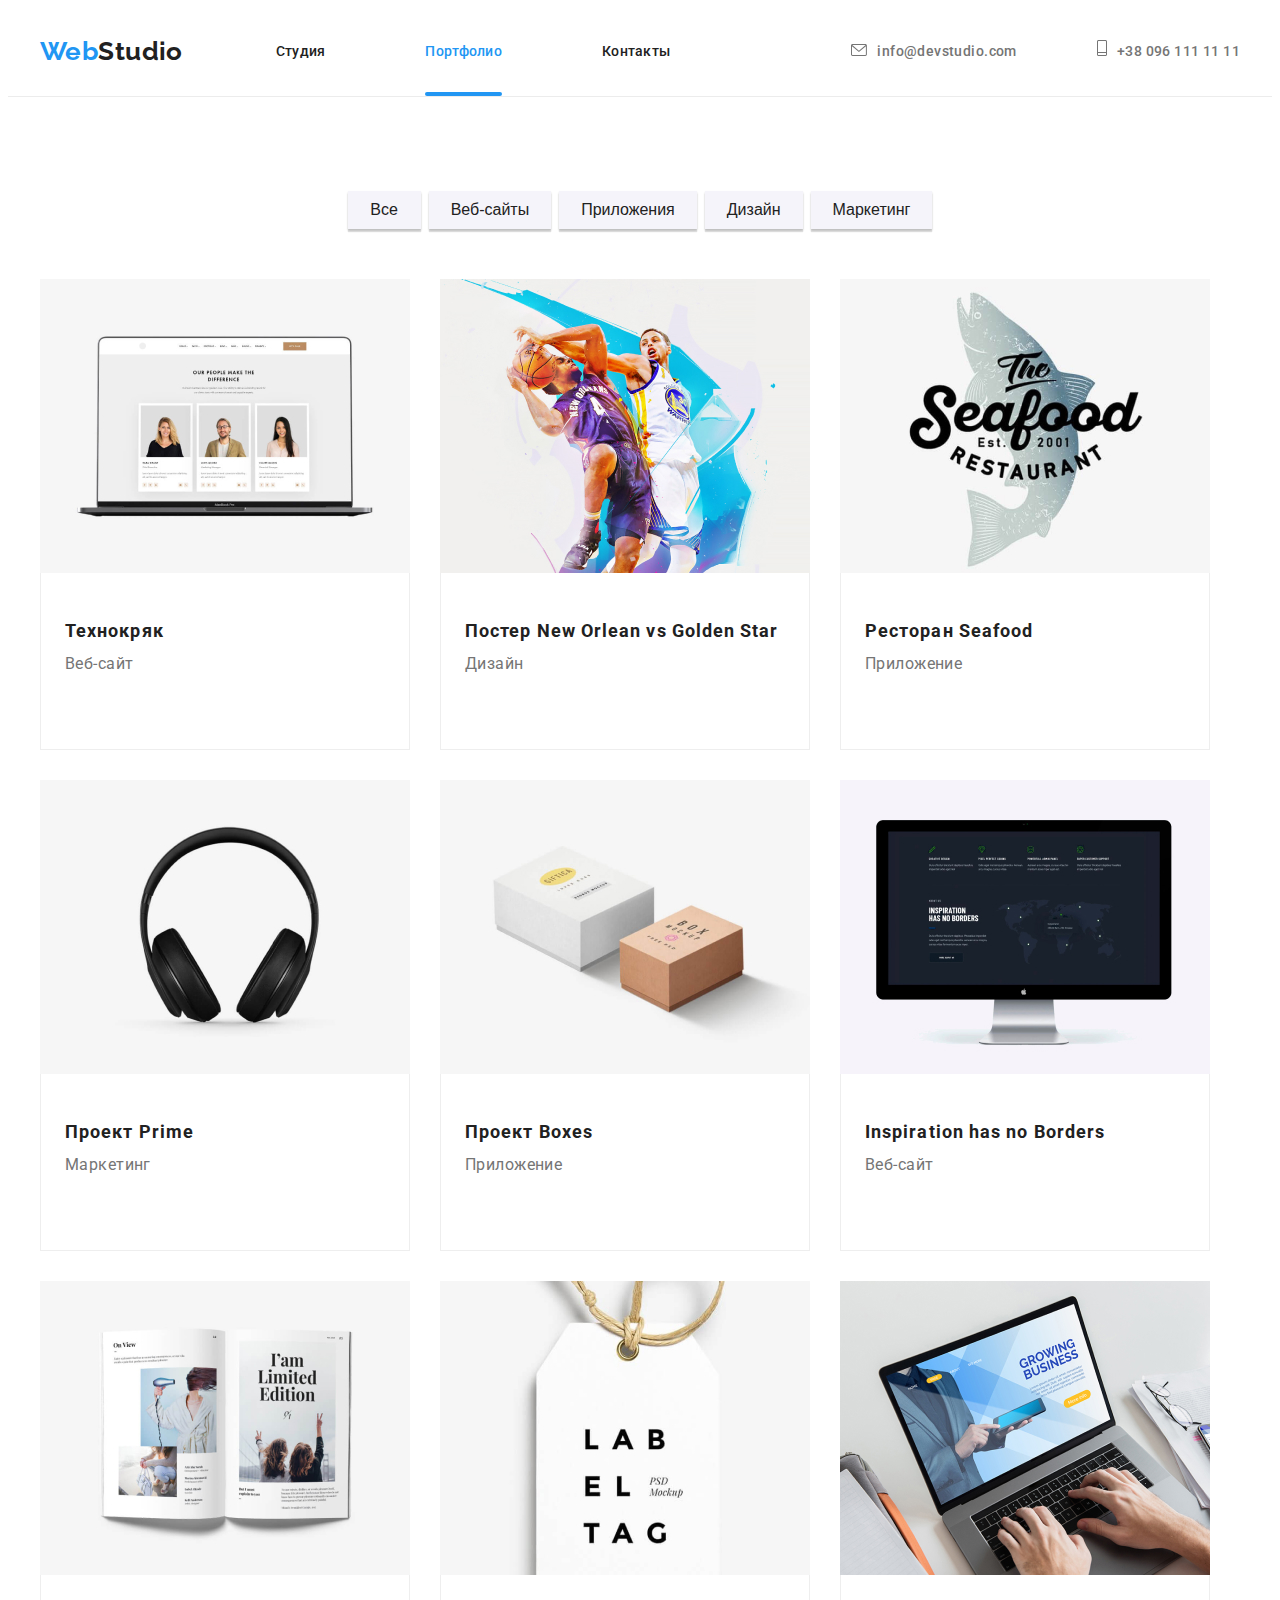
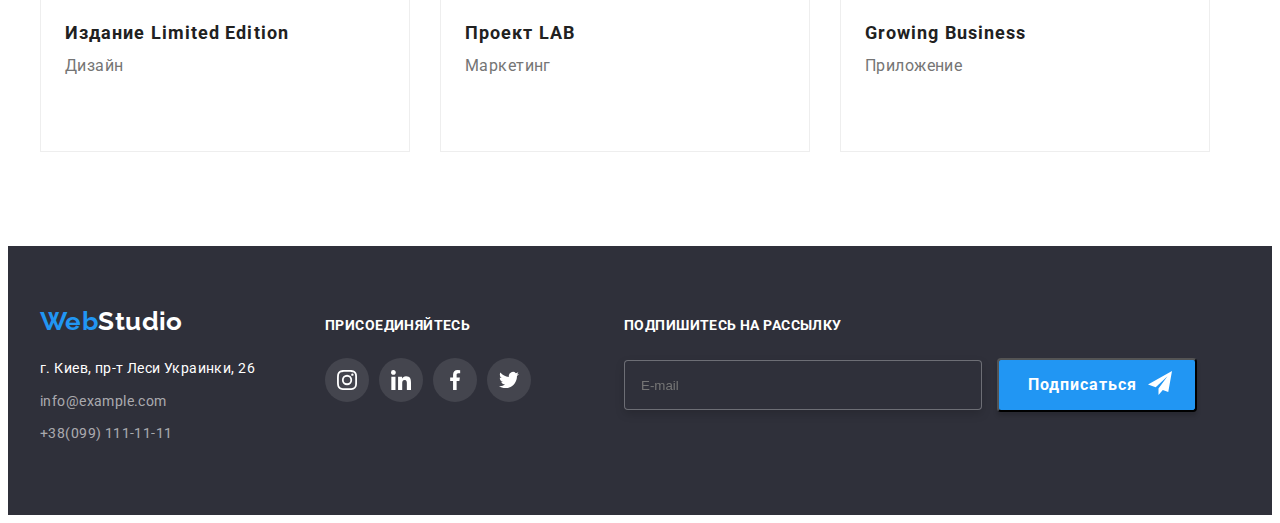
==== portfolio.html @ 6d4a69b9 "Added files" ====
<!DOCTYPE html>
<html lang="ru">
<head>
    <meta charset="UTF-8">
    <meta name="viewport" content="width=device-width, initial-scale=1.0">
    <title>Portfolio</title>
    <link href="https://fonts.googleapis.com/css2?family=Roboto:wght@400;700;900&display=swap" rel="stylesheet">
    <link href="https://fonts.googleapis.com/css2?family=Raleway:wght@700&display=swap" rel="stylesheet">
    <link rel="stylesheet" href="https://cdnjs.cloudflare.com/ajax/libs/modern-normalize/1.0.0/modern-normalize.min.css" integrity="sha512-ISS7cAi1PEhQ8jnbJpJZMd29NlhNj4AWYyLOSp2CE/CsHxTCu+r+t0D2yoJudVrd0/8fTVPUVDzY5Tvli75u/g==" crossorigin="anonymous" />
    <link rel="stylesheet" href="./css/styles.css" />
</head>
<body>
    <header class="header">
   
        <div class="container header-container">
           <!--Навигация-->
            <nav class="navigation">
              <a href="./index.html" class="link">
             <p class="link logo" lang="en"><span class="logo-part">Web</span>Studio</p>
           </a>
       
           <ul class="site-nav list">
             <li class="menu-item"><a href="./index.html" class="link menu-link">Студия</a></li>
             <li class="menu-item"><a href="./portfolio.html" class="link menu-link"><span class="current">Портфолио</span></a></li>
             <li class="menu-item"><a href="#footer" class="link menu-link">Контакты</a></li>
           </ul>
           </nav> 
           
           <ul class="auth-nav list">
             <li class="menu-item"><a href="mailto:info@devstudio.com" class="link contact-link">
               <svg class="email-icon" width="16" height="12">
                 <use xlink:href="./images/spritenew.svg#icon-envelope"></use>
               </svg>info@devstudio.com</a></li>
             <li class="menu-item"><a href="tel:380961111111" class="link contact-link">
               <svg class="email-icon" width="10" height="16"> 
                 <use xlink:href="./images/spritenew.svg#icon-phone"></use>
               </svg>+38 096 111 11 11</a></li>
           </ul>
         
        </div>
       </header>
      
    <main>
       
    <section class="our-projects">
        <div class="container container-top">
            
     <!--Кнопки для разделов-->
        
            <h1 class="visually-hidden">Кнопки навигации для разделов</h1>
            <ul class="list filter-box">
                   <li class="item"><button type="button" class="link filter-button">Все</button></li>
                   <li class="item"><button type="button" class="link filter-button">Веб-сайты</button></li>
                   <li class="item"><button type="button" class="link filter-button">Приложения</button></li>
                   <li class="item"><button type="button" class="link filter-button">Дизайн</button></li>
                   <li class="item"><button type="button" class="link filter-button">Маркетинг</button></li>
               </ul> 
        </div>
       
                
    <!--Наши проекты с фото-->
       <div class="container">
       <h2 class="visually-hidden">Наши проекты</h2>

     
       <ul class="list project-list">
       <li class="our-project-card">
           <a href="" class="link">
           <div class="portfolio-thumb">
             <img src="./images/techno.jpg" alt="Фото сайта">
             <p class="portfolio-overlay">Технокряк это современная площадка распространения коронавируса. Компании используют эту платформу для цифрового
            шпионажа и атак на защищённые сервера конкурентов.</p>
        </div>
        </a>
        <div class="project-card-content">
              <h3 class="title our-project-title">Технокряк</h3>
              <p class="our-project-topic">Веб-сайт</p>
        </div>                        
      </li>
     
      <li class="our-project-card">
          <a href="" class="link"> 
            <div class="portfolio-thumb">
              <img src="./images/poster.jpg" alt="Постер с баскетболистами">
              <p class="portfolio-overlay">Технокряк это современная площадка распространения коронавируса. Компании используют эту платформу для цифрового
                шпионажа и атак на защищённые сервера конкурентов.</p>
              </div>
          </a>
          <div class="project-card-content">
              <h3 class="title our-project-title">Постер New Orlean vs Golden Star</h3>
              <p class="our-project-topic">Дизайн</p>
          </div>                        
      </li>

      <li class="our-project-card">
          <a href="" class="link">
            <div class="portfolio-thumb">
              <img src="./images/seafood.jpg" alt="Лого ресторана">
              <p class="portfolio-overlay">Технокряк это современная площадка распространения коронавируса. Компании используют эту платформу для цифрового
                шпионажа и атак на защищённые сервера конкурентов.</p>
              </div>
          </a>
          <div class="project-card-content">
              <h3 class="title our-project-title">Ресторан Seafood</h3>
              <p class="our-project-topic">Приложение</p>
          </div>                        
      </li>

      <li class="our-project-card">
          <a href="" class="link">
            <div class="portfolio-thumb">
              <img src="./images/prime.jpg" alt="Черные наушники">
              <p class="portfolio-overlay">Технокряк это современная площадка распространения коронавируса. Компании используют эту платформу для цифрового
                шпионажа и атак на защищённые сервера конкурентов.</p>
              </div>
          </a>
          <div class="project-card-content">
              <h3 class="title our-project-title">Проект Prime</h3>
              <p class="our-project-topic">Маркетинг</p>
          </div>                        
      </li>

      <li class="our-project-card">
          <a href="" class="link">
            <div class="portfolio-thumb">
              <img src="./images/boxes.jpg" alt="Две коробки">
              <p class="portfolio-overlay">Технокряк это современная площадка распространения коронавируса. Компании используют эту платформу для цифрового
                шпионажа и атак на защищённые сервера конкурентов.</p>
              </div>
          </a>
          <div class="project-card-content">
              <h3 class="title our-project-title">Проект Boxes</h3>
              <p class="our-project-topic">Приложение</p>
          </div>                        
      </li>

      <li class="our-project-card">
          <a href="" class="link">
            <div class="portfolio-thumb">
              <img src="./images/inspiration.jpg" alt="Монитор компьютера">
              <p class="portfolio-overlay">Технокряк это современная площадка распространения коронавируса. Компании используют эту платформу для цифрового
                шпионажа и атак на защищённые сервера конкурентов.</p>
              </div>
          </a>
          <div class="project-card-content">
              <h3 class="title our-project-title">Inspiration has no Borders</h3>
              <p class="our-project-topic">Веб-сайт</p>
          </div>                        
      </li>

      <li class="our-project-card">
          <a href="" class="link">
            <div class="portfolio-thumb">
              <img src="./images/limited.jpg" alt="Журнал">
              <p class="portfolio-overlay">Технокряк это современная площадка распространения коронавируса. Компании используют эту платформу для цифрового
                шпионажа и атак на защищённые сервера конкурентов.</p>
              </div>
          </a>
          <div class="project-card-content">
              <h3 class="title our-project-title">Издание Limited Edition</h3>
              <p class="our-project-topic">Дизайн</p>
          </div>
      </li>

      <li class="our-project-card">
          <a href="" class="link">
            <div class="portfolio-thumb">
              <img src="./images/lab.jpg" alt="Бирка на веревочке">
              <p class="portfolio-overlay">Технокряк это современная площадка распространения коронавируса. Компании используют эту платформу для цифрового
                шпионажа и атак на защищённые сервера конкурентов.</p>
              </div>
          </a>
          <div class="project-card-content">
              <h3 class="title our-project-title">Проект LAB</h3>
              <p class="our-project-topic">Маркетинг</p>
          </div>
      </li>

      <li class="our-project-card">
          <a href="" class="link">
            <div class="portfolio-thumb">
              <img src="./images/business.jpg" alt="Человек печатает текст на ноутбуке">
              <p class="portfolio-overlay">Технокряк это современная площадка распространения коронавируса. Компании используют эту платформу для цифрового
                шпионажа и атак на защищённые сервера конкурентов.</p>
              </div>
          </a>
          <div class="project-card-content">
              <h3 class="title our-project-title">Growing Business</h3>
              <p class="our-project-topic">Приложение</p>
          </div>
      </li>

  </ul>
       
    </div>
  
            
</section>
    
</main>

    
    <!--Подвал сайта--> 
    <footer class="dark-background footer-box" id="footer">
        <div class="container footer-container">
        <div>
          <!--Логотип-->
          <a href="./index.html" class="link"> </a>
          <p class="link footer-logo" lang="en"><span class="logo-part">Web</span>Studio</p>
    
         <!--Адрес-->
        <address class="footer-address">
          <ul class="list">
          <li>
            <p class="link">г. Киев, пр-т Леси Украинки, 26</p>
          </li>
           <li class="footer-contacts">
             <a id="email" class="link list" href="mailto:info@example.com">info@example.com</a>
            </li> 
           <li class="footer-contacts"> 
             <a id="tel" class="link list" href="tel:+380991111111">+38(099) 111-11-11</a>
            </li>
          </ul>
  
        </address>
      </div>
          
  
        <!--Присоединяйтесь-->
        
        <div class="join-us">
          <h3 class="title-join-us">Присоединяйтесь</h3>
          <ul class="list social-box-footer">
            <li class="social-list">
              <a href="https://instagram.com" class="socialmedia footer">
                <svg class="socialmedia-icon">
                <use xlink:href="./images/spritenew.svg#icon-instagram"></use>
            </svg></a>
            </li>
            
            <li class="social-list">
              <a href="https://twitter.com" class="socialmedia footer">
                <svg class="socialmedia-icon">
                <use xlink:href="./images/spritenew.svg#icon-twitter"></use>
            </svg></a>
            </li>
    
            <li class="social-list"> 
              <a href="https://facebook.com" class="socialmedia footer">
                <svg class="socialmedia-icon">
                <use xlink:href="./images/spritenew.svg#icon-facebook"></use>
            </svg></a>
            </li>
    
            <li class="social-list">
              <a href="https://linkedin.com" class="socialmedia footer">
                <svg class="socialmedia-icon">
                <use xlink:href="./images/spritenew.svg#icon-linkedin"></use>
            </svg></a>
            </li>
          </ul>
    
        </div>
        
        <!--Подпишитесь на рассылку-->
        <div class="submit">
          <h3 class="title-join-us">Подпишитесь на рассылку</h3>
          <form autocomplete="on">
          <input type="email" name="mail" class="sign-input" placeholder="E-mail" required>
          <button type="submit" class="button button-sign">Подписаться
            <svg class="submit-icon"> 
            <use xlink:href="./images/iconform.svg#icon-send"></use>
          </svg></button>
          </form>
        </div>

      </div>

  
      </footer>
     
       
</body>
</html>
---- css/styles.css ----
:root {
  --main-text-color: #757575;
  --accent-color: rgb(33, 150, 243);
  --title-color: #212121;
  --white: #ffffff;
  --dark-background: #2f303a;
  --footer-contacts: rgba(255, 255, 255, 0.6);
  --button: #f5f4fa;
  --icon-color: #afb1b8;
}

html {
  box-sizing: border-box;
}

body {
  font-family: "Roboto", sans-serif;
  font-size: 14px;
  line-height: 1.71;
  letter-spacing: 0.03em;
  color: var(--main-text-color);
  background-color: var(--white);
}

textarea {
  resize: none;
}

address {
  font-style: normal;
}

img {
  display: block;
  max-width: 100%;
  height: auto;
}
h1,
h2,
h3,
p {
  margin: 0;
}

p {
  margin-bottom: 50px;
}

/*Скрытые заголовки*/
.visually-hidden {
  position: absolute !important;
  clip: rect(1px 1px 1px 1px);
  clip: rect(1px, 1px, 1px, 1px);
  padding: 0 !important;
  border: 0 !important;
  height: 1px !important;
  width: 1px !important;
  overflow: hidden;
}

/*Контейнер для секций НЕ ТРОГАТЬ БОЛЬШЕ*/
.container {
  width: 1200px;
  padding-left: 15px;
  padding-right: 15px;
  margin-right: auto;
  margin-left: auto;
}

/*Список без маркеров*/
.list {
  margin: 0;
  padding: 0;
  list-style: none;
}

/*Ссылка*/
.link {
  color: var(--title-color);
  text-decoration: none;
}

.link:hover,
.link:focus {
  color: var(--accent-color);
  text-decoration: underline;
  transition-duration: 250ms;
  transition-timing-function: cubic-bezier(0.4, 0, 0.2, 1);
}

/*Header*/
.header {
  align-items: center;
  background-color: var(--white);
  border-bottom: 1px solid #ececec;
}

.header .logo {
  margin-right: 93px;
}

.header-container {
  display: flex;
  justify-content: flex-end;
  align-items: center;

  min-height: 80px;
}

/*Логотип*/
.logo {
  margin-bottom: 0;
  padding-top: 24px;
  padding-bottom: 25px;

  font-family: Raleway;
  font-style: normal;
  font-weight: bold;
  font-size: 26px;
  line-height: 1.19;
  color: var(--title-color);
}

.logo-part {
  color: var(--accent-color);
}

/* Навигация */
.navigation {
  display: flex;
  align-items: center;
  margin-right: auto;
}

/*Навигация сайта*/

.site-nav {
  display: inline-flex;
  margin-top: 32px;
  margin-bottom: 32px;
}

.menu-item:not(:last-child) {
  margin-right: 50px;
}

/*Применится ко всем, у которых есть сосед сверху*/
.site-nav .menu-item + .menu-item {
  margin-left: 50px;
}

.menu-link {
  font-weight: 500;
  line-height: 1.314;
  letter-spacing: 0.02em;
  color: var(--title-color);
}

.menu-link:hover,
.menu-link:focus {
  color: var(--accent-color);
  text-decoration: none;
  transition-duration: 250ms;
  transition-timing-function: cubic-bezier(0.4, 0, 0.2, 1);
}

/*Контакты*/
.auth-nav {
  display: inline-flex;
  margin-top: 32px;
  margin-bottom: 32px;
}

.email-icon {
  margin-right: 10px;
  fill: var(--main-text-color);
}

.auth-nav .contact-link {
  margin-left: 30px;
  font-weight: 500;
}

.auth-nav .link {
  padding-top: 32px;
  padding-bottom: 32px;
  color: var(--main-text-color);
}

.contact-link:hover,
.contact-link:focus {
  color: var(--accent-color);
  transition-duration: 250ms;
  transition-timing-function: cubic-bezier(0.4, 0, 0.2, 1);
}

.contact-link:hover .email-icon,
.contact-link:focus {
  fill: var(--accent-color);
  transition-duration: 250ms;
  transition-timing-function: cubic-bezier(0.4, 0, 0.2, 1);
}

.head-line {
  border-bottom: 1px solid var(--main-text-color);
}

/*Секция и заголовок секции*/
.section {
  padding-top: 94px;
  padding-bottom: 94px;

  font-weight: bold;
  line-height: 1.167;
}

.section-title {
  margin-bottom: 50px;
  color: var(--title-color);
  font-size: 36px;
  line-height: 1.17;
  text-align: center;
}

.flexbox {
  display: flex;
  justify-content: space-between;
}

/*Специальный синий выделитель для "студия" и "e-mail"*/
.current {
  color: var(--accent-color);
  position: relative;
  padding-bottom: 0;
}

.current::after {
  position: absolute;
  display: block;
  content: "";
  width: 100%;
  height: 4px;
  border-radius: 2px;
  margin-left: auto;
  margin-right: auto;
  background-color: var(--accent-color);
  margin-top: 28px;
}

/*Секция героя*/
.hero-section {
  max-width: 1600px;
  margin-left: auto;
  margin-right: auto;
  background-image: linear-gradient(
      to right,
      rgba(47, 48, 58, 0.4),
      rgba(47, 48, 58, 0.4)
    ),
    url("../images/Img.jpg");
  background-color: var(--dark-background);
}

.hero-container {
  max-width: 690px;
  padding-top: 200px;
  padding-bottom: 200px;
  text-align: center;
  letter-spacing: 0.06em;
}
.hero-title {
  display: inline-block;
  margin-bottom: 30px;
  max-width: 696px;
  color: var(--white);
  font-size: 44px;
  font-weight: 900;
  line-height: 1.36;
  letter-spacing: 0.06em;
  text-transform: uppercase;
}

/*Кнопка*/

.button {
  display: inline-block;
  padding: 10px 32px;
  min-width: 200px;
  border-radius: 4px;
  box-shadow: 0px 4px 4px rgba(0, 0, 0, 0.15);
  font-family: inherit;
  font-weight: 700;
  font-size: 16px;
  line-height: 1.87;
  text-align: center;
  letter-spacing: 0.06em;
  color: var(--white);
  background-color: var(--accent-color);
}

.button:hover,
.button:focus {
  color: var(--white);
  background-color: var(--accent-color);
  transition-duration: 250ms;
  transition-timing-function: cubic-bezier(0.4, 0, 0.2, 1);
}

/*Бэкграунд*/
.dark-background {
  background: var(--dark-background);
  color: var(--white);
}

/*Преимущества*/
.section .about-section {
  padding-left: 0;
  padding-right: 0;
}

.about-section .list {
  display: flex;
  justify-content: space-between;
}

.about-section .li-item {
  flex-basis: calc(100% / 4 - 30px);
}

.list-item {
  width: cal(100% - 90px) / 4;
}

.list-item:not(:last-child) {
  margin-right: 30px;
}

.about-section {
  justify-content: space-between;
  background-color: var(--white);
}

/*Обнуляем в .about верхний паддинг*/
.about {
  padding-top: 0;
}

.about-title {
  margin-bottom: 10px;

  font-weight: bold;
  line-height: 1.14;
  color: var(--title-color);
  text-transform: uppercase;
}

.about-info {
  margin-bottom: 0;
  display: inline-block;
  line-height: 1.71;
  font-weight: normal;
  color: #757575;
}

.about-info:not(:last-child) {
  margin-right: 30px;
}
/*Overlay в секции О нас*/
.about-thumb {
  position: relative;
}

.about-overlay {
  position: absolute;
  width: 100%;
  left: 0;
  bottom: 0;
  padding: 27px 0;
  margin-bottom: 0;

  font-size: 14px;
  line-height: 1.14;
  text-align: center;
  text-transform: uppercase;
  color: var(--white);
  background-color: rgba(47, 48, 58, 0.8);
}

/*Следующие свойства для иконок в Преимущества*/
.feature > .list-item::before {
  display: block;
  content: "";
  height: 120px;
  margin-bottom: 25px;
  background-size: auto;
  background-repeat: no-repeat;
  background-position: center;
  background-color: var(--button);
  border-radius: 4px;
}

.icon-antenna::before {
  background-image: url(../images/icon/antenna.svg);
}
.icon-clock::before {
  background-image: url(../images/icon/clock.svg);
}
.icon-diagram::before {
  background-image: url(../images/icon/diagram.svg);
}
.icon-astronaut::before {
  background-image: url(../images/icon/astronaut.svg);
}

/*Наша команда*/
.team {
  padding-left: 0;
  padding-right: 0;
  padding-top: 94px;
  padding-bottom: 94px;
  background-color: var(--button);
  color: var(--title-color);
  width: auto;
}

.team .list {
  display: flex;
}

.team-item {
  text-align: center;
  background-color: var(--white);
}

.team-item {
  background: var(--white);
  box-shadow: 0px 1px 3px rgba(0, 0, 0, 0.12), 0px 1px 1px rgba(0, 0, 0, 0.14),
    0px 2px 1px rgba(0, 0, 0, 0.2);
  border-radius: 0px 0px 4px 4px;
}

.team .team-item + .team-item {
  margin-left: 30px;
}

.team h3 {
  font-size: 16px;
  line-height: 1.187;
  text-align: center;
  letter-spacing: 0.03em;
  margin-top: 30px;
  margin-bottom: 10px;
  font-style: normal;
}

.team p {
  color: var(--main-text-color);
  font-size: 16px;
  font-weight: normal;
  line-height: 1.19;
  text-align: center;
  letter-spacing: 0.03em;
  margin-bottom: 30px;
}

.social-box {
  display: flex;
  padding-left: 32px;
  padding-right: 32px;
  margin-top: 16px;
}

.social-list:not(:last-child) {
  margin-right: 10px;
}

.socialmedia {
  display: inline-flex;
  width: 44px;
  height: 44px;
  justify-content: center;
  align-items: center;
  margin-bottom: 30px;
  border-radius: 50%;
  background-size: 20px;
  background-repeat: no-repeat;
  fill: var(--icon-color);
}

.socialmedia-icon {
  width: 20px;
  height: 20px;
}

.socialmedia:hover {
  background-color: var(--accent-color);
  fill: var(--white);
  transition-duration: 250ms;
  transition-timing-function: cubic-bezier(0.4, 0, 0.2, 1);
}

/*Клиенты*/
.clients-box {
  display: flex;
}

.clients-box .item:not(:last-child) {
  margin-right: 30px;
}

.clients-logo {
  display: inline-flex;
  align-items: center;
  justify-content: center;
  width: 170px;
  height: 90px;
  border: 1px solid var(--icon-color);
  border-radius: 4px;
  fill: var(--icon-color);
}

.clients-logo:hover {
  fill: var(--accent-color);
  border: 1px solid var(--accent-color);
  transition-duration: 250ms;
  transition-timing-function: cubic-bezier(0.4, 0, 0.2, 1);
}

/*Футер*/
.footer-box {
  background-color: var(--dark-background);
}

.footer-logo {
  margin-bottom: 20px;
  font-family: Raleway;
  font-style: normal;
  font-weight: bold;
  font-size: 26px;
  line-height: 1.19;

  color: var(--white);
}

.footer-address {
  font-weight: 400;
  text-align: left;
}

.footer-address .link {
  color: var(--white);
  margin-bottom: 9px;
  display: inline-block;
  font-style: normal;
}

.footer-contacts .link {
  color: var(--footer-contacts);
}

.footer-container {
  display: flex;
  align-items: baseline;
  margin-top: 94px;
  padding-top: 60px;
  padding-bottom: 60px;
}

/*Присоединяйтесь*/
.join-us {
  margin-left: 70px;
}

.title-join-us {
  font-weight: 700;
  font-size: 14px;
  text-transform: uppercase;
  color: var(--white);
  margin-bottom: 20px;
}

.social-box-footer {
  display: flex;
}

.footer {
  background: rgba(255, 255, 255, 0.1);
  fill: var(--white);
}

/*Подпишитесь на рассылку*/
.submit {
  margin-left: 93px;
}

.button-sign {
  position: relative;
  padding-left: 29px;
  padding-right: 10px;
  width: 200px;
  min-height: 50px;
  text-align: left;
  line-height: 1.875;
}

.sign-input {
  color: rgba(255, 255, 255, 0.6);
  width: 358px;
  height: 50px;
  border: 1px solid rgba(255, 255, 255, 0.3);
  box-sizing: border-box;
  filter: drop-shadow(0px 4px 4px rgba(0, 0, 0, 0.15));
  border-radius: 4px;
  background-color: var(--dark-background);

  margin-right: 12px;
  padding-left: 16px;
}

.submit-icon {
  position: absolute;
  fill: var(--white);
  display: inline-flex;

  width: 24px;
  height: 24px;
  top: 11px;
  right: 23px;
  transition: 250ms cubic-bezier(0.4, 0, 0.2, 1);
}

/*Секция Filter*/
.container .container-top {
  max-width: 1200px;
}

.filter-box {
  display: flex;
  justify-content: center;
  margin-bottom: 50px;
}

.filter-box .item {
  display: inline-block;
  align-items: center;
}

.item {
  font-style: normal;
  font-weight: 500;
  font-size: 16px;
  line-height: 1.62;

  text-align: center;
  letter-spacing: 0.03em;
}

.filter-box .item:not(:last-child) {
  margin-right: 8px;
}

.filter-button {
  padding: 6px 22px;
  color: var(--title-color);
  background: #f5f4fa;
  font-weight: 500;
  font-size: 16px;
  line-height: 1.625;
  min-width: 73px;
  border: none;
  box-shadow: 0px 3px 1px rgba(0, 0, 0, 0.1), 0px 1px 2px rgba(0, 0, 0, 0.08),
    0px 2px 2px rgba(0, 0, 0, 0.12);
}

.filter-button:hover,
.filter-button:focus {
  background-color: var(--button);
  color: var(--title-color);
  border: 1px solid var(--accent-color);
  transition-duration: 250ms;
  transition-timing-function: cubic-bezier(0.4, 0, 0.2, 1);
}

/*Карточки*/
.our-projects {
  padding-top: 94px;
}

.project-list {
  display: flex;
  flex-wrap: wrap;
}

.our-project-card:not(:nth-child(3n)) {
  margin-right: 30px;
}

.our-project-card:not(:nth-last-child(-n + 3)) {
  margin-bottom: 30px;
}

.our-project-card:hover,
.our-project-card:focus {
  box-shadow: 0px 1px 1px rgba(0, 0, 0, 0.12), 0px 4px 4px rgba(0, 0, 0, 0.06),
    1px 4px 6px rgba(0, 0, 0, 0.16);
  transition-duration: 250ms;
  transition-timing-function: cubic-bezier(0.4, 0, 0.2, 1);
}

.portfolio-thumb {
  position: relative;
  overflow: hidden;
}

.portfolio-overlay {
  position: absolute;
  top: 0;
  left: 0;
  width: 100%;
  height: 100%;
  transform: translateY(100%);
  transition: transform 250ms ease;
  margin-bottom: 0;
  padding: 63px 24px;
  font-size: 18px;
  line-height: 1.56;
  color: var(--white);
  background-color: rgba(33, 150, 243, 0.9);
}

.our-project-card:hover .portfolio-overlay,
.our-project-card .link:focus .portfolio-overlay {
  transform: translateX(0);
  transition-duration: 250ms;
  transition-timing-function: cubic-bezier(0.4, 0, 0.2, 1);
}

.project-card-content {
  border-right: 1px solid #eeeeee;
  border-bottom: 1px solid #eeeeee;
  border-left: 1px solid #eeeeee;
  padding: 20px 24px;
}

.our-project-title {
  margin-top: 20px;
  font-size: 18px;
  line-height: 2;
  letter-spacing: 0.06em;
  color: var(--title-color);
}

.our-project-topic {
  font-size: 16px;
  line-height: 1.87;
}

/*Модальное окно*/
.backdrop {
  position: fixed;
  top: 0;
  left: 0;
  width: 100%;
  height: 100%;
  background: rgba(0, 0, 0, 0.2);

  opacity: 1;
  transition: opacity 400ms cubic-bezier(0.4, 0, 0.2, 1);
}

.backdrop.is-hidden {
  opacity: 0;
  pointer-events: none;
}

.modal {
  position: absolute;
  top: 50%;
  left: 50%;

  min-width: 528px;
  min-height: 581px;
  padding: 40px;

  background-color: var(--white);
  box-shadow: 0px 1px 3px rgba(0, 0, 0, 0.12), 0px 1px 1px rgba(0, 0, 0, 0.14),
    0px 2px 1px rgba(0, 0, 0, 0.2);
  border-radius: 4px;

  transform: translate(-50%, -50%) scale(1);
  transition: transform 350ms cubic-bezier(0.4, 0, 0.2, 1);
}

.close-modal {
  position: absolute;
  top: 8px;
  right: 8px;
  border: 1px solid rgba(0, 0, 0, 0.1);
  border-radius: 50px;

  display: flex;
  justify-content: center;
  align-items: center;

  width: 30px;
  height: 30px;

  margin: 0;
  padding: 0;

  background-color: var(--white);
  cursor: pointer;
}

.close-modal:hover,
.close-modal:focus {
  fill: var(--accent-color);
  border-color: var(--accent-color);
  background-color: var(--white);
  transition-duration: 250ms;
  transition-timing-function: cubic-bezier(0.4, 0, 0.2, 1);
}

/*Form*/
.form {
  width: 448px;
  margin-left: auto;
  margin-right: auto;
}

.form-title {
  font-style: normal;
  font-size: 20px;
  line-height: 1.15;
  text-align: center;
  color: var(--title-color);
  margin-bottom: 12px;
}

.form-field {
  display: flex;
  flex-direction: column;
  margin-bottom: 20px;
}

.form-field label {
  margin-bottom: 4px;
}

.form-field input,
textarea {
  border: 1px solid rgba(33, 33, 33, 0.2);
  box-sizing: border-box;
  border-radius: 4px;
  margin: 0;
  padding: 12px 16px;
}

.form-field input::placeholder {
  background: var(--white);
}

.form-input {
  width: 100%;
  padding-left: 45px;
}

.form-button {
  display: block;
  margin: 0 auto;
  border-color: var(--accent-color);
}

.input-wrapper {
  position: relative;
}

.input-wrapper .form-input {
  padding-left: 45px;
}

.input-wrapper:focus-within > .form-icon {
  fill: var(--accent-color);
  transition-duration: 250ms;
  transition-timing-function: cubic-bezier(0.4, 0, 0.2, 1);
}

.input-wrapper:focus-within > .form-input {
  outline: none;
  border: 1px solid var(--accent-color);
  transition-duration: 250ms;
  transition-timing-function: cubic-bezier(0.4, 0, 0.2, 1);
}

.form-field:focus-within .form-textarea {
  outline: none;
  border: 1px solid var(--accent-color);
  transition-duration: 250ms;
  transition-timing-function: cubic-bezier(0.4, 0, 0.2, 1);
}

.man-icon {
  position: absolute;
  top: 14px;
  left: 15px;
}

.call-icon {
  position: absolute;
  top: 13px;
  left: 14px;
}

.mail-icon {
  position: absolute;
  top: 14px;
  left: 13px;
}

.policy-field {
  display: flex;
  align-items: center;
  justify-content: center;
}

.policy-lable {
  display: inline-flex;
  align-items: center;
  line-height: 1.71;
  margin-bottom: 30px;
}

.checkbox {
  -webkit-appearance: none;
  -moz-appearance: none;
  appearance: none;
}

.checkbox:checked + .checkbox-icon {
  border-color: var(--accent-color);
  background-color: var(--accent-color);
  background-image: url(../images/check.svg);
  background-size: contain;
  background-origin: border-box;
  transition-duration: 250ms;
  transition-timing-function: cubic-bezier(0.4, 0, 0.2, 1);
}

.checkbox-icon {
  display: inline-block;
  margin-right: 7px;
  width: 16px;
  height: 15px;
  border: 2px solid var(--title-color);
  border-radius: 2px;
  cursor: pointer;
}

.policy-link {
  color: var(--accent-color);
  margin-left: 4px;
}
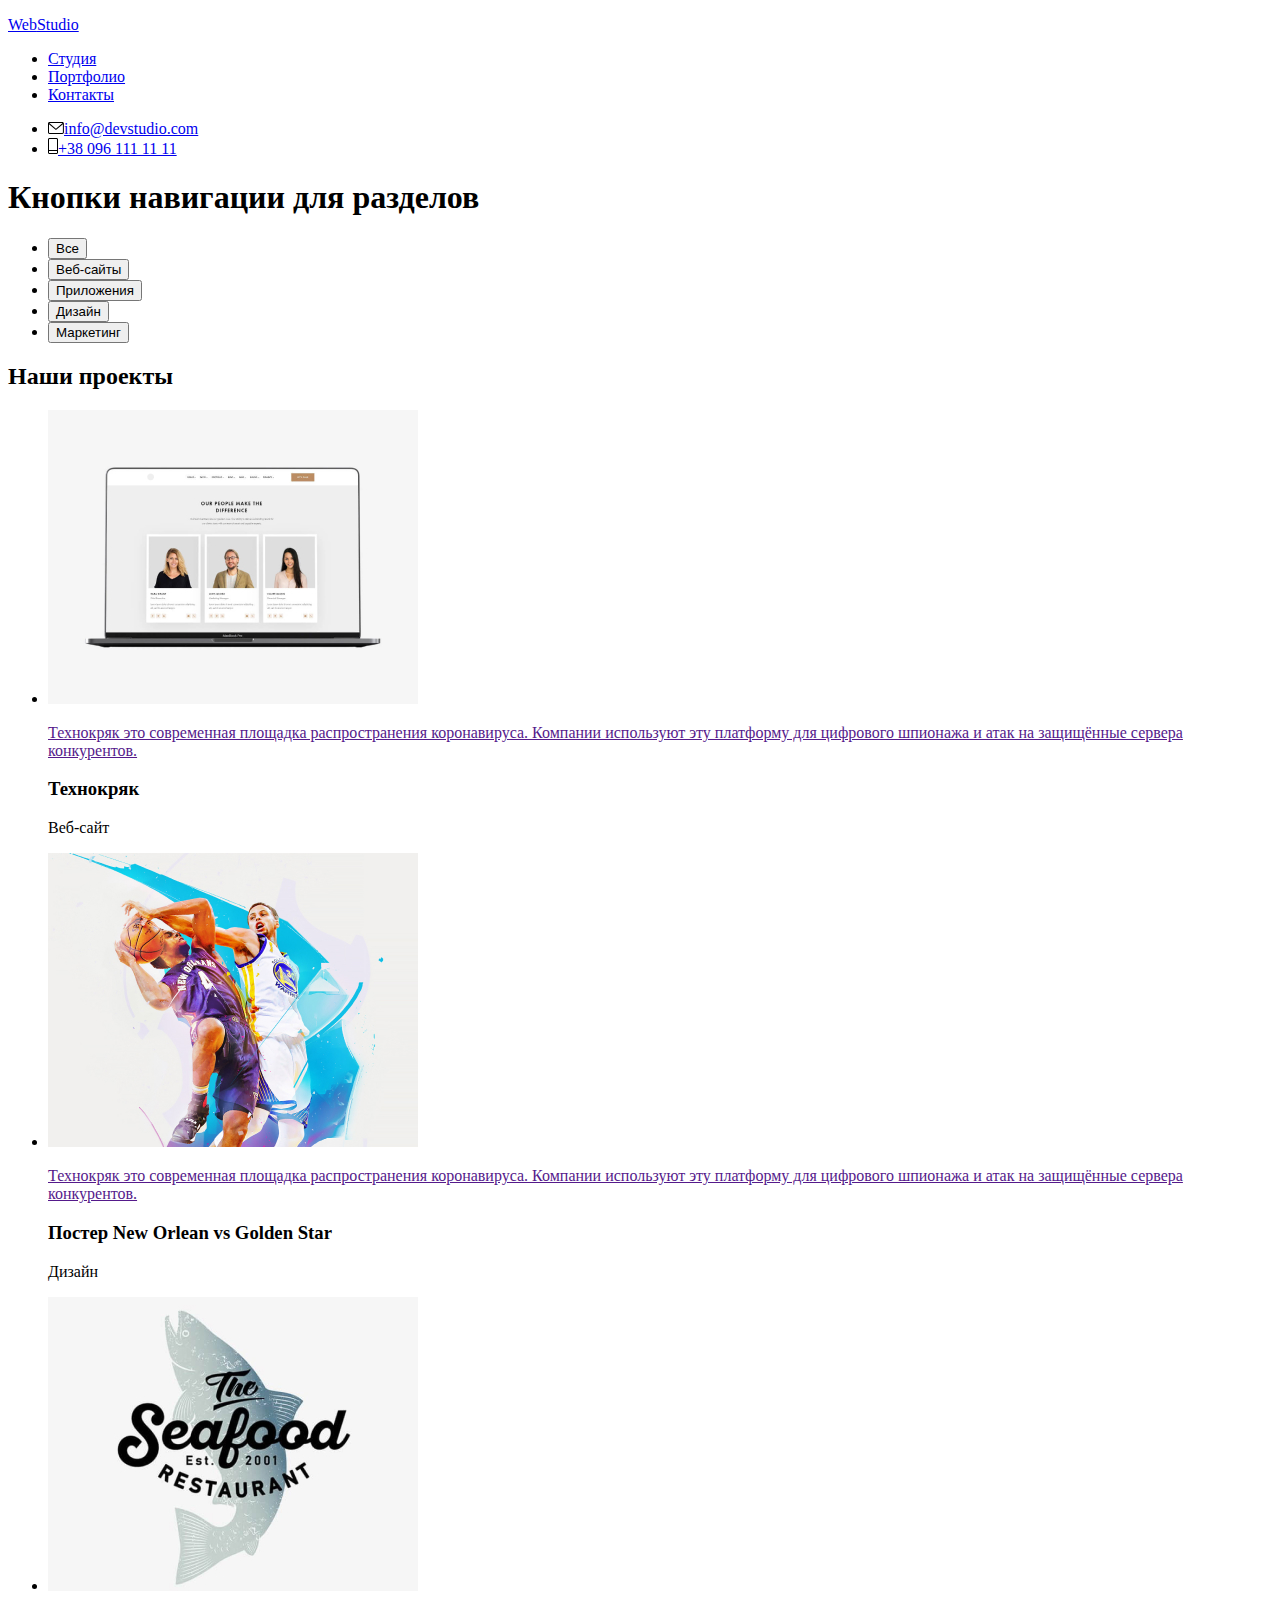
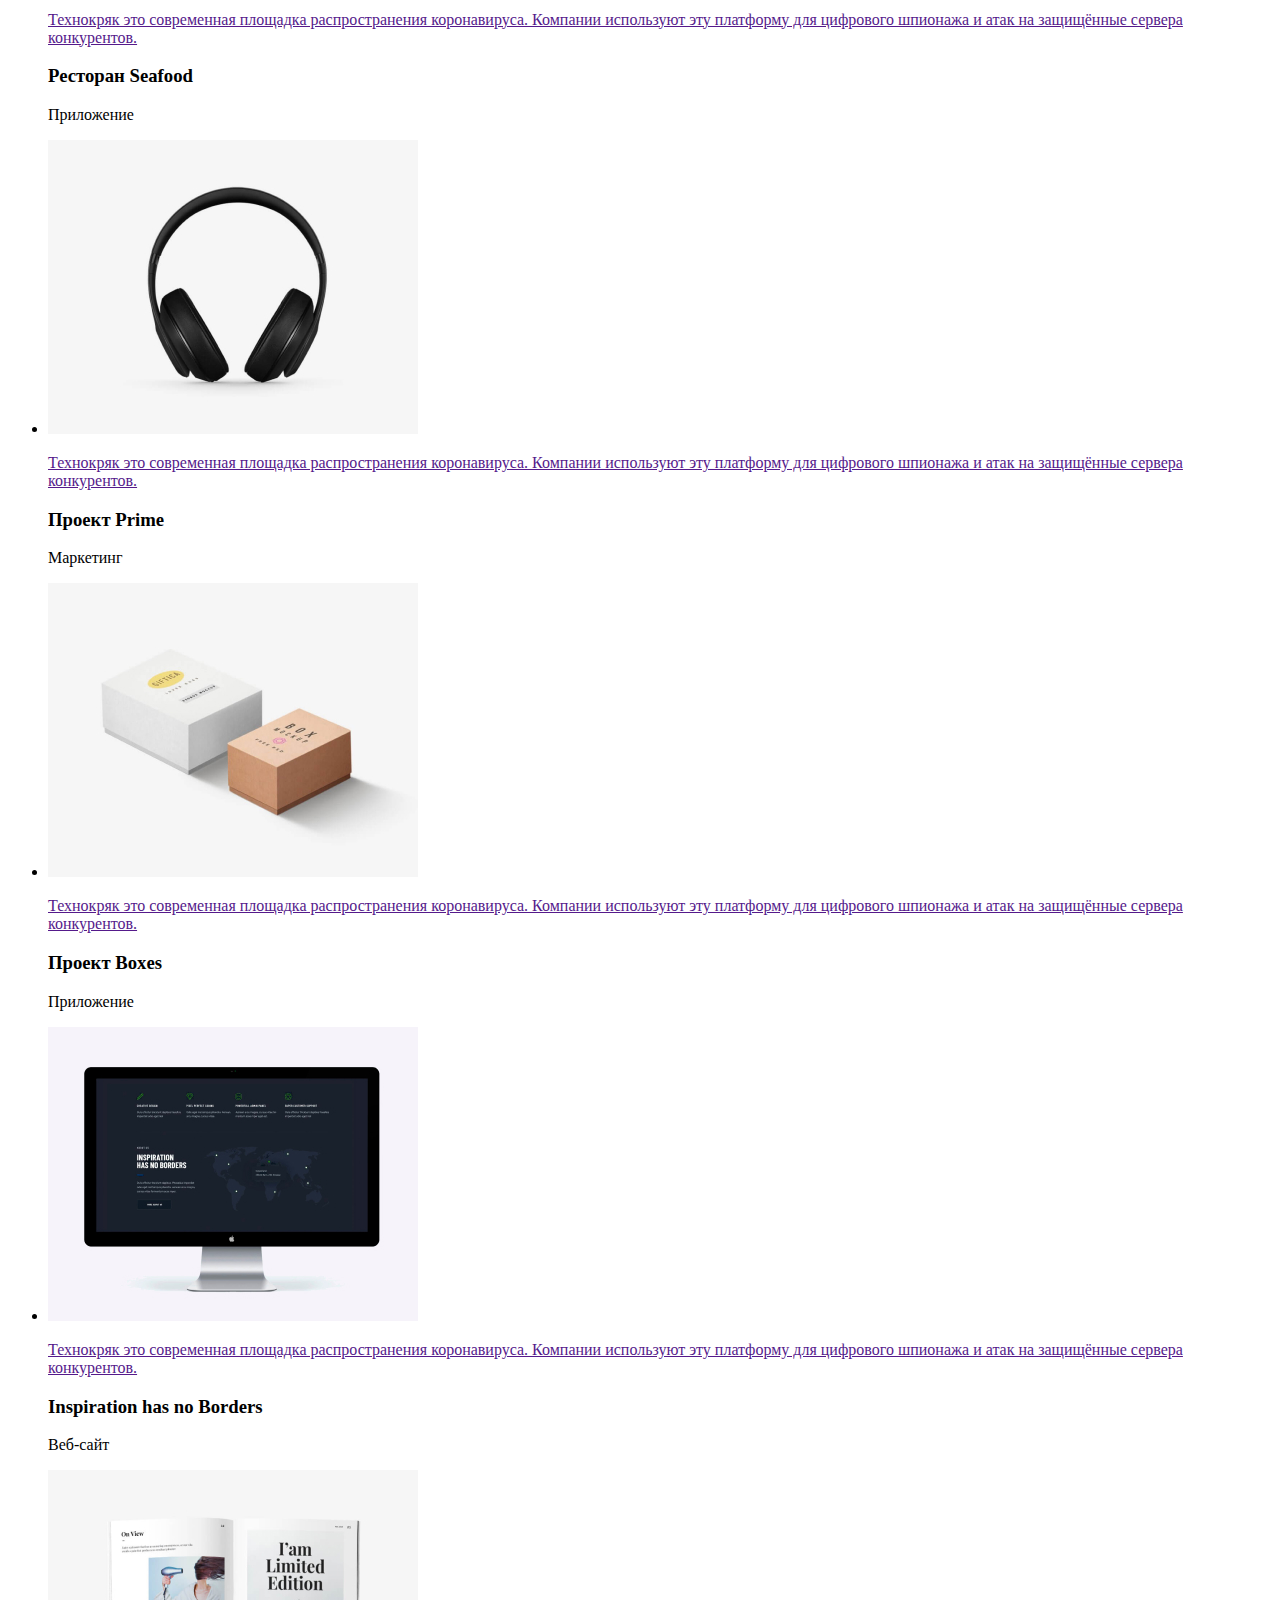
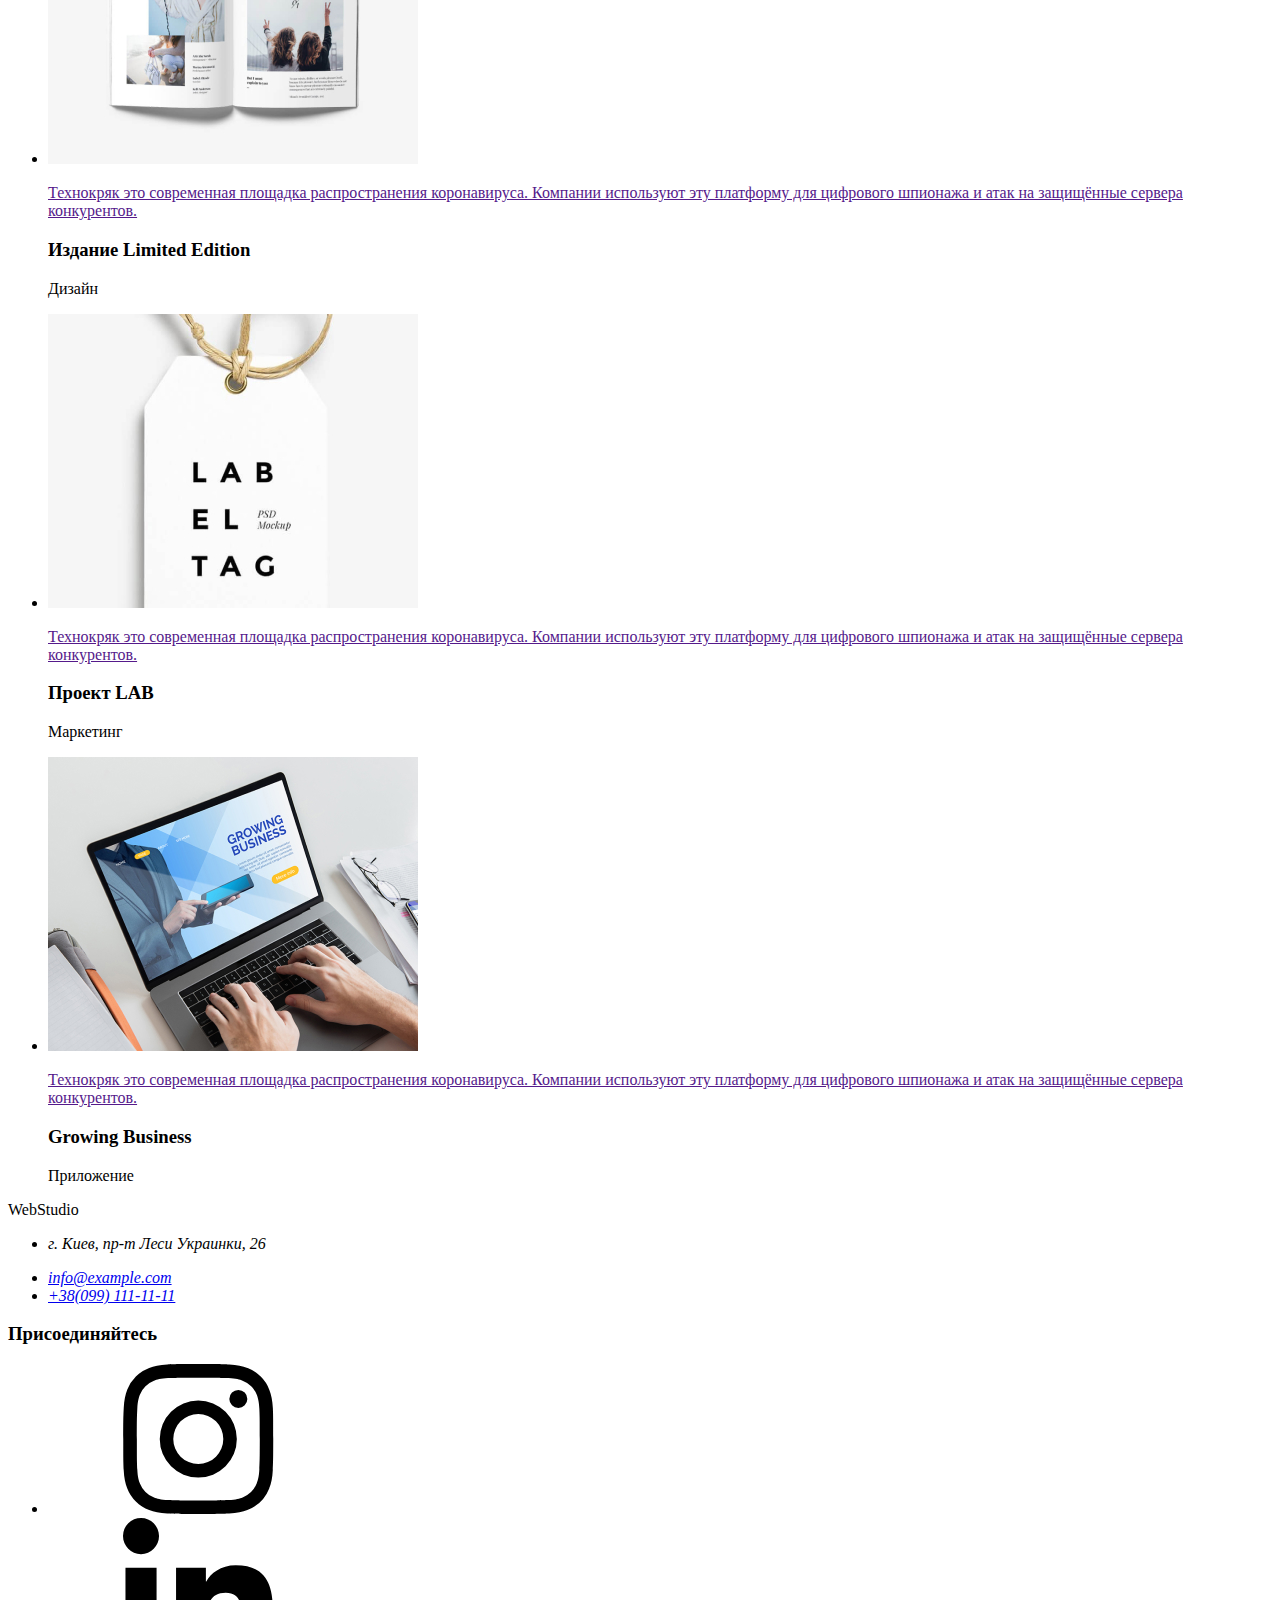
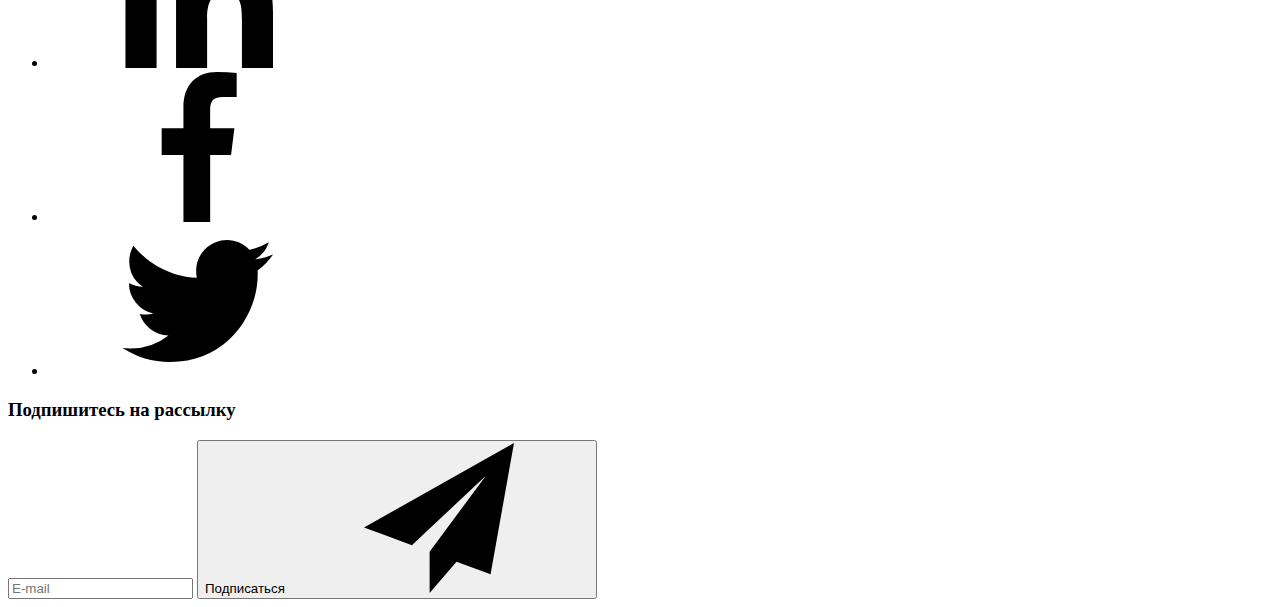
==== commit a2cff864: "Снова все добавлено" ====
--- a/portfolio.html
+++ b/portfolio.html
@@ -7,7 +7,7 @@
     <link href="https://fonts.googleapis.com/css2?family=Roboto:wght@400;700;900&display=swap" rel="stylesheet">
     <link href="https://fonts.googleapis.com/css2?family=Raleway:wght@700&display=swap" rel="stylesheet">
     <link rel="stylesheet" href="https://cdnjs.cloudflare.com/ajax/libs/modern-normalize/1.0.0/modern-normalize.min.css" integrity="sha512-ISS7cAi1PEhQ8jnbJpJZMd29NlhNj4AWYyLOSp2CE/CsHxTCu+r+t0D2yoJudVrd0/8fTVPUVDzY5Tvli75u/g==" crossorigin="anonymous" />
-    <link rel="stylesheet" href="./css/styles.css" />
+    <link rel="stylesheet" href="./css/main.min.css">
 </head>
 <body>
     <header class="header">
--- a/css/main.min.css
+++ b/css/main.min.css
@@ -0,0 +1 @@
+/* No CSS *//*# sourceMappingURL=main.min.css.map */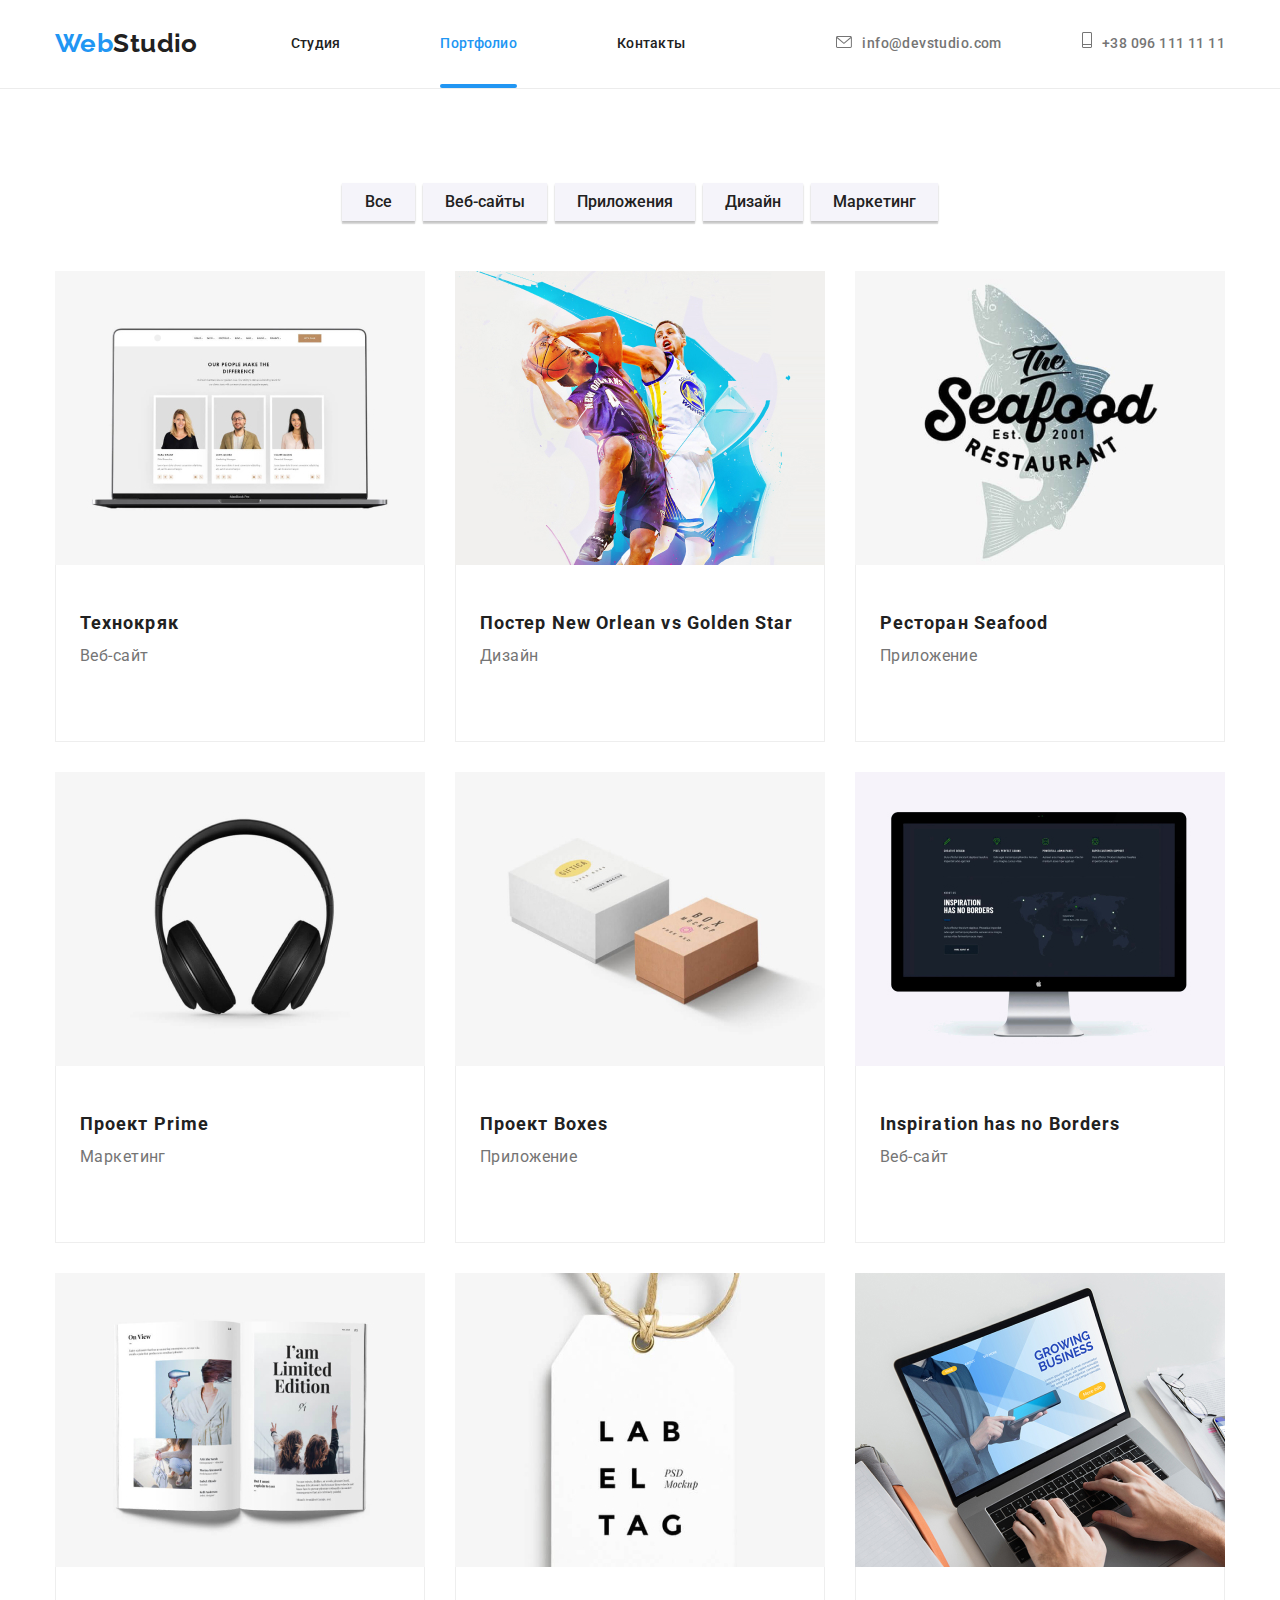
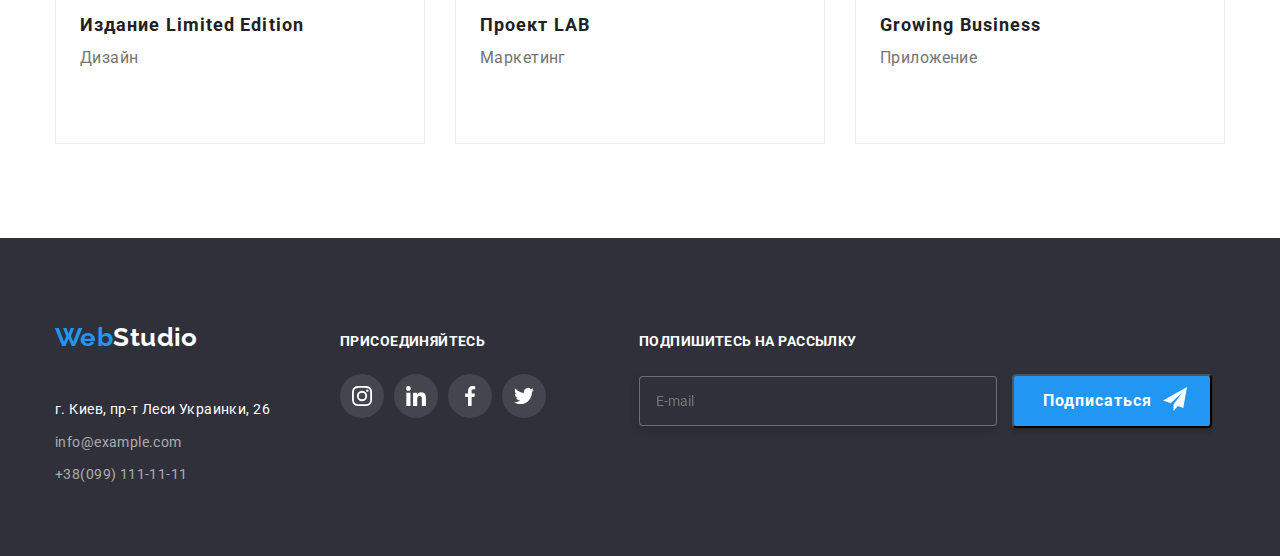
==== commit 47bd0193: "Final variant" ====
--- a/portfolio.html
+++ b/portfolio.html
@@ -16,7 +16,7 @@
            <!--Навигация-->
             <nav class="navigation">
               <a href="./index.html" class="link">
-             <p class="link logo" lang="en"><span class="logo-part">Web</span>Studio</p>
+             <p class="link logo logo-header" lang="en"><span class="logo-part">Web</span>Studio</p>
            </a>
        
            <ul class="site-nav list">
--- a/css/main.min.css
+++ b/css/main.min.css
@@ -1 +1,2 @@
-/* No CSS *//*# sourceMappingURL=main.min.css.map */+/*! normalize.css v8.0.1 | MIT License | github.com/necolas/normalize.css */html{line-height:1.15;-webkit-text-size-adjust:100%}body{margin:0}main{display:block}h1{font-size:2em;margin:0.67em 0}hr{-webkit-box-sizing:content-box;box-sizing:content-box;height:0;overflow:visible}pre{font-family:monospace, monospace;font-size:1em}a{background-color:transparent}abbr[title]{border-bottom:none;text-decoration:underline;-webkit-text-decoration:underline dotted;text-decoration:underline dotted}b,strong{font-weight:bolder}code,kbd,samp{font-family:monospace, monospace;font-size:1em}small{font-size:80%}sub,sup{font-size:75%;line-height:0;position:relative;vertical-align:baseline}sub{bottom:-0.25em}sup{top:-0.5em}img{border-style:none}button,input,optgroup,select,textarea{font-family:inherit;font-size:100%;line-height:1.15;margin:0}button,input{overflow:visible}button,select{text-transform:none}button,[type="button"],[type="reset"],[type="submit"]{-webkit-appearance:button}button::-moz-focus-inner,[type="button"]::-moz-focus-inner,[type="reset"]::-moz-focus-inner,[type="submit"]::-moz-focus-inner{border-style:none;padding:0}button:-moz-focusring,[type="button"]:-moz-focusring,[type="reset"]:-moz-focusring,[type="submit"]:-moz-focusring{outline:1px dotted ButtonText}fieldset{padding:0.35em 0.75em 0.625em}legend{-webkit-box-sizing:border-box;box-sizing:border-box;color:inherit;display:table;max-width:100%;padding:0;white-space:normal}progress{vertical-align:baseline}textarea{overflow:auto}[type="checkbox"],[type="radio"]{-webkit-box-sizing:border-box;box-sizing:border-box;padding:0}[type="number"]::-webkit-inner-spin-button,[type="number"]::-webkit-outer-spin-button{height:auto}[type="search"]{-webkit-appearance:textfield;outline-offset:-2px}[type="search"]::-webkit-search-decoration{-webkit-appearance:none}::-webkit-file-upload-button{-webkit-appearance:button;font:inherit}details{display:block}summary{display:list-item}template{display:none}[hidden]{display:none}.visually-hidden{position:absolute !important;clip:rect(1px 1px 1px 1px);clip:rect(1px, 1px, 1px, 1px);padding:0 !important;border:0 !important;height:1px !important;width:1px !important;overflow:hidden}.link:hover,.link:focus,.menu-link:hover,.menu-link:focus,.contact-link:hover,.contact-link:focus,.contact-link:hover .email-icon,.button:hover,.button:focus,.features-overlay:hover,.features-overlay:focus,.socialmedia:hover,.socialmedia:focus,.clients-logo:hover,.clients-logo:focus,.submit-icon,.filter-button:hover,.filter-button:focus,.close-modal:hover,.close-modal:focus,.input-wrapper:focus-within>.form-icon,.input-wrapper:focus-within>.form-input,.form-field:focus-within .form-textarea,.checkbox:checked+.checkbox-icon,.our-project-card:hover,.our-project-card:focus,.our-project-card:hover .portfolio-overlay,.our-project-card .link:focus .portfolio-overlay{transition-duration:250ms;transition-timing-function:cubic-bezier(0.4, 0, 0.2, 1)}html{box-sizing:border-box}*,*::before,*::after{box-sizing:inherit}body{font-family:"Roboto", sans-serif;font-size:14px;line-height:1.71;letter-spacing:0.03em;color:#757575;background-color:#fff}textarea{resize:none}address{font-style:normal}img{display:block;max-width:100%;height:auto}h1,h2,h3,p{margin:0}p{margin-bottom:50px}.container{width:1200px;padding-left:15px;padding-right:15px;margin-right:auto;margin-left:auto}.list{margin:0;padding:0;list-style:none}.navigation{display:flex;align-items:center;margin-right:auto}.section-title{margin-bottom:50px;color:#212121;font-size:36px;line-height:1.17;text-align:center}.flexbox{display:flex;justify-content:space-between}.current{color:#2196f3;position:relative;padding-bottom:0}.current::after{position:absolute;display:block;content:"";width:100%;height:4px;border-radius:2px;margin-left:auto;margin-right:auto;background-color:#2196f3;margin-top:28px}.dark-background{background:#2f303a;color:#fff}.link{color:#212121;text-decoration:none}.link:hover,.link:focus{color:#2196f3;text-decoration:underline}.header{align-items:center;background-color:#fff;border-bottom:1px solid #ececec}.header .logo{margin-right:93px}.header-container{display:flex;justify-content:flex-end;align-items:center;min-height:80px}.logo-header,.footer-logo{margin-bottom:0;padding-top:24px;padding-bottom:25px;font-family:Raleway;font-style:normal;font-weight:bold;font-size:26px;line-height:1.19;color:#212121}.logo-part{color:#2196f3}.logo-header{color:#212121}.footer-logo{color:#fff;display:inline-block;margin-bottom:20px}.site-nav{display:inline-flex;margin-top:32px;margin-bottom:32px}.menu-item:not(:last-child){margin-right:50px}.site-nav .menu-item+.menu-item{margin-left:50px}.menu-link{font-weight:500;line-height:1.314;letter-spacing:0.02em;color:#212121}.menu-link:hover,.menu-link:focus{color:#2196f3;text-decoration:none}.auth-nav{display:inline-flex;margin-top:32px;margin-bottom:32px}.auth-nav .link{padding-top:32px;padding-bottom:32px;color:#757575}.email-icon{margin-right:10px;fill:#757575}.auth-nav .contact-link{margin-left:30px;font-weight:500}.contact-link:hover,.contact-link:focus{color:#2196f3}.contact-link:hover .email-icon,.contact-link:focus{fill:#2196f3}.head-line{border-bottom:1px solid #757575}.hero-section{max-width:1600px;margin-left:auto;margin-right:auto;margin-bottom:94px;background-image:linear-gradient(to right, rgba(47,48,58,0.4), rgba(47,48,58,0.4)),url("../images/img.jpg");background-color:#2f303a}.hero-container{max-width:690px;padding-top:200px;padding-bottom:200px;text-align:center;letter-spacing:0.06em}.hero-container .hero-title{display:inline-block;margin-bottom:30px;max-width:696px;color:#fff;font-size:44px;font-weight:900;line-height:1.36;letter-spacing:0.06em;text-transform:uppercase}.button{display:inline-block;padding:10px 32px;min-width:200px;border-radius:4px;box-shadow:0px 4px 4px rgba(0,0,0,0.15);font-family:inherit;font-weight:700;font-size:16px;line-height:1.87;text-align:center;letter-spacing:0.06em;color:#fff;background-color:#2196f3;align-items:center}.button:hover,.button:focus{color:#fff;background-color:#2196f3}.about-section{display:flex}.about-section .about-title{font-size:14px;text-transform:uppercase;margin-bottom:10px;color:#212121}.about-section .about-info{color:#757575;line-height:1.7}.about-section .list-item{max-width:270px;margin-right:30px}.about-section .list-item .list-item:last-child{margin-right:0}.about-section .list-item::before{content:"";display:block;height:120px;margin-bottom:30px;background-size:auto;background-repeat:no-repeat;background-position:center;background-color:#f5f4fa;border-radius:4px}.icon-antenna::before{background-image:url(../images/icon/antenna.svg)}.icon-clock::before{background-image:url(../images/icon/clock.svg)}.icon-diagram::before{background-image:url(../images/icon/diagram.svg)}.icon-astronaut::before{background-image:url(../images/icon/astronaut.svg)}.features-section{padding-top:0;padding-bottom:94px}.features-section .section-title{margin-bottom:50px}.features-list{display:flex;flex-wrap:wrap;margin-top:-30px;margin-left:-30px}.features-item{padding-bottom:0;margin-top:30px;margin-left:30px;flex-basis:calc(100% / 3 - 30px)}.features-thumb{position:relative}.features-overlay{position:absolute;width:100%;left:0;bottom:0;padding:27px 0;margin-bottom:0;font-weight:700;font-size:14px;line-height:1.14;text-align:center;text-transform:uppercase;color:#fff;background-color:rgba(47,48,58,0.8)}.features-overlay:hover,.features-overlay:focus{border:1px solid #2196f3}.team{padding-left:0;padding-right:0;padding-top:94px;padding-bottom:94px;background-color:#f5f4fa;color:#212121;width:auto}.team h3{font-size:16px;line-height:1.187;text-align:center;letter-spacing:0.03em;margin-top:30px;margin-bottom:10px;font-style:normal}.team p{color:#757575;font-size:16px;font-weight:normal;line-height:1.19;text-align:center;letter-spacing:0.03em;margin-bottom:30px}.team .list{display:flex}.team-item{text-align:center;background-color:#fff;box-shadow:0px 1px 3px rgba(0,0,0,0.12),0px 1px 1px rgba(0,0,0,0.14),0px 2px 1px rgba(0,0,0,0.2);border-radius:0px 0px 4px 4px}.team .team-item+.team-item{margin-left:30px}.social-box{display:flex;padding-left:32px;padding-right:32px;margin-top:16px}.social-list:not(:last-child){margin-right:10px}.socialmedia{display:inline-flex;width:44px;height:44px;justify-content:center;align-items:center;margin-bottom:30px;border-radius:50%;background-size:20px;background-repeat:no-repeat;fill:#afb1b8}.socialmedia:hover,.socialmedia:focus{background-color:#2196f3;fill:#fff}.socialmedia-icon{width:20px;height:20px}.clients-box{display:flex}.clients-box .list-item:not(:last-child){margin-right:30px}.clients-logo{display:inline-flex;align-items:center;justify-content:center;width:170px;height:90px;border:1px solid #afb1b8;border-radius:4px;fill:#afb1b8}.clients-logo:hover,.clients-logo:focus{fill:#2196f3;border:1px solid #2196f3}.footer-box{background-color:#2f303a}.footer-container{display:flex;align-items:baseline;margin-top:94px;padding-top:60px;padding-bottom:60px}.footer-address{font-weight:400;text-align:left}.footer-address .link{color:#fff;margin-bottom:9px;display:inline-block;font-style:normal}.footer-contacts .link{color:rgba(255,255,255,0.6)}.join-us{margin-left:70px}.title-join-us{font-weight:700;font-size:14px;text-transform:uppercase;color:#fff;margin-bottom:20px}.social-box-footer{display:flex}.footer{background:rgba(255,255,255,0.1);fill:#fff}.submit{margin-left:93px}.button-sign{position:relative;padding-left:29px;padding-right:10px;width:200px;min-height:50px;text-align:left;line-height:1.875}.sign-input{color:rgba(255,255,255,0.6);width:358px;height:50px;border:1px solid rgba(255,255,255,0.3);box-sizing:border-box;filter:drop-shadow(0px 4px 4px rgba(0,0,0,0.15));border-radius:4px;background-color:#2f303a;margin-right:12px;padding-left:16px}.submit-icon{position:absolute;fill:#fff;display:inline-flex;width:24px;height:24px;top:11px;right:23px}.container .container-top{max-width:1200px}.filter-box{display:flex;justify-content:center;margin-bottom:50px}.filter-box .item{display:inline-block;align-items:center}.item{font-style:normal;font-weight:500;font-size:16px;line-height:1.62;text-align:center;letter-spacing:0.03em}.filter-box .item:not(:last-child){margin-right:8px}.filter-button{padding:6px 22px;color:#212121;background:#f5f4fa;font-weight:500;font-size:16px;line-height:1.625;min-width:73px;border:none;box-shadow:0px 3px 1px rgba(0,0,0,0.1),0px 1px 2px rgba(0,0,0,0.08),0px 2px 2px rgba(0,0,0,0.12)}.filter-button:hover,.filter-button:focus{background-color:#f5f4fa;color:#212121;border:1px solid #2196f3}.backdrop{position:fixed;top:0;left:0;width:100%;height:100%;background:rgba(0,0,0,0.2);opacity:1;transition:opacity 400ms cubic-bezier(0.4, 0, 0.2, 1)}.backdrop.is-hidden{opacity:0;pointer-events:none}.modal{position:absolute;top:50%;left:50%;min-width:528px;min-height:581px;padding:40px;background-color:#fff;box-shadow:0px 1px 3px rgba(0,0,0,0.12),0px 1px 1px rgba(0,0,0,0.14),0px 2px 1px rgba(0,0,0,0.2);border-radius:4px;transform:translate(-50%, -50%) scale(1);transition:transform 350ms cubic-bezier(0.4, 0, 0.2, 1)}.close-modal{position:absolute;top:8px;right:8px;border:1px solid rgba(0,0,0,0.1);border-radius:50px;display:flex;justify-content:center;align-items:center;width:30px;height:30px;margin:0;padding:0;background-color:#fff;cursor:pointer}.close-modal:hover,.close-modal:focus{fill:#2196f3;border-color:#2196f3;background-color:#fff}.form{width:448px;margin-left:auto;margin-right:auto}.form-title{font-style:normal;font-size:20px;line-height:1.15;text-align:center;color:#212121;margin-bottom:12px}.form-field{display:flex;flex-direction:column;margin-bottom:20px}.form-field label{margin-bottom:4px}.form-field input,textarea{border:1px solid rgba(33,33,33,0.2);box-sizing:border-box;border-radius:4px;margin:0;padding:12px 16px}.form-field input::placeholder{background:#fff}.form-input{width:100%;padding-left:45px}.form-button{display:block;margin:0 auto;border-color:#2196f3}.input-wrapper{position:relative}.input-wrapper .form-input{padding-left:45px}.input-wrapper:focus-within>.form-icon{fill:#2196f3}.input-wrapper:focus-within>.form-input{outline:none;border:1px solid #2196f3}.form-field:focus-within .form-textarea{outline:none;border:1px solid #2196f3}.man-icon{position:absolute;top:14px;left:15px}.call-icon{position:absolute;top:13px;left:14px}.mail-icon{position:absolute;top:14px;left:13px}.policy-field{display:flex;align-items:center;justify-content:center}.policy-lable{display:inline-flex;align-items:center;line-height:1.71;margin-bottom:30px}.policy-link{color:#2196f3;margin-left:4px}.checkbox{-webkit-appearance:none;-moz-appearance:none;appearance:none}.checkbox:checked+.checkbox-icon{border-color:#2196f3;background-color:#2196f3;background-image:url(../images/check.svg);background-size:contain;background-origin:border-box}.checkbox-icon{display:inline-block;margin-right:7px;width:16px;height:15px;border:2px solid #212121;border-radius:2px;cursor:pointer}.checkbox{-webkit-appearance:none;-moz-appearance:none;appearance:none;margin-right:9px}.checkbox:checked+.checkbox-icon{border-color:#2196f3;background-color:#2196f3;background-image:url(../images/check.svg);background-size:contain;background-origin:border-box}.checkbox-icon{display:inline-block;margin-right:7px;width:16px;height:15px;border:2px solid #212121;border-radius:2px;cursor:pointer}.our-projects{padding-top:94px}.project-list{display:flex;flex-wrap:wrap}.our-project-card:not(:nth-child(3n)){margin-right:30px}.our-project-card:not(:nth-last-child(-n+3)){margin-bottom:30px}.our-project-card:hover,.our-project-card:focus{box-shadow:0px 1px 1px rgba(0,0,0,0.12),0px 4px 4px rgba(0,0,0,0.06),1px 4px 6px rgba(0,0,0,0.16)}.our-project-card:hover .portfolio-overlay,.our-project-card .link:focus .portfolio-overlay{transform:translateX(0)}.project-card-content{border-right:1px solid #eee;border-bottom:1px solid #eee;border-left:1px solid #eee;padding:20px 24px}.our-project-title{margin-top:20px;font-size:18px;line-height:2;letter-spacing:0.06em;color:#212121}.our-project-topic{font-size:16px;line-height:1.87}.portfolio-thumb{position:relative;overflow:hidden}.portfolio-overlay{position:absolute;top:0;left:0;width:100%;height:100%;transform:translateY(100%);transition:transform 250ms ease;margin-bottom:0;padding:63px 24px;font-size:18px;line-height:1.56;color:#fff;background-color:rgba(33,150,243,0.9)}
+/*# sourceMappingURL=main.min.css.map */